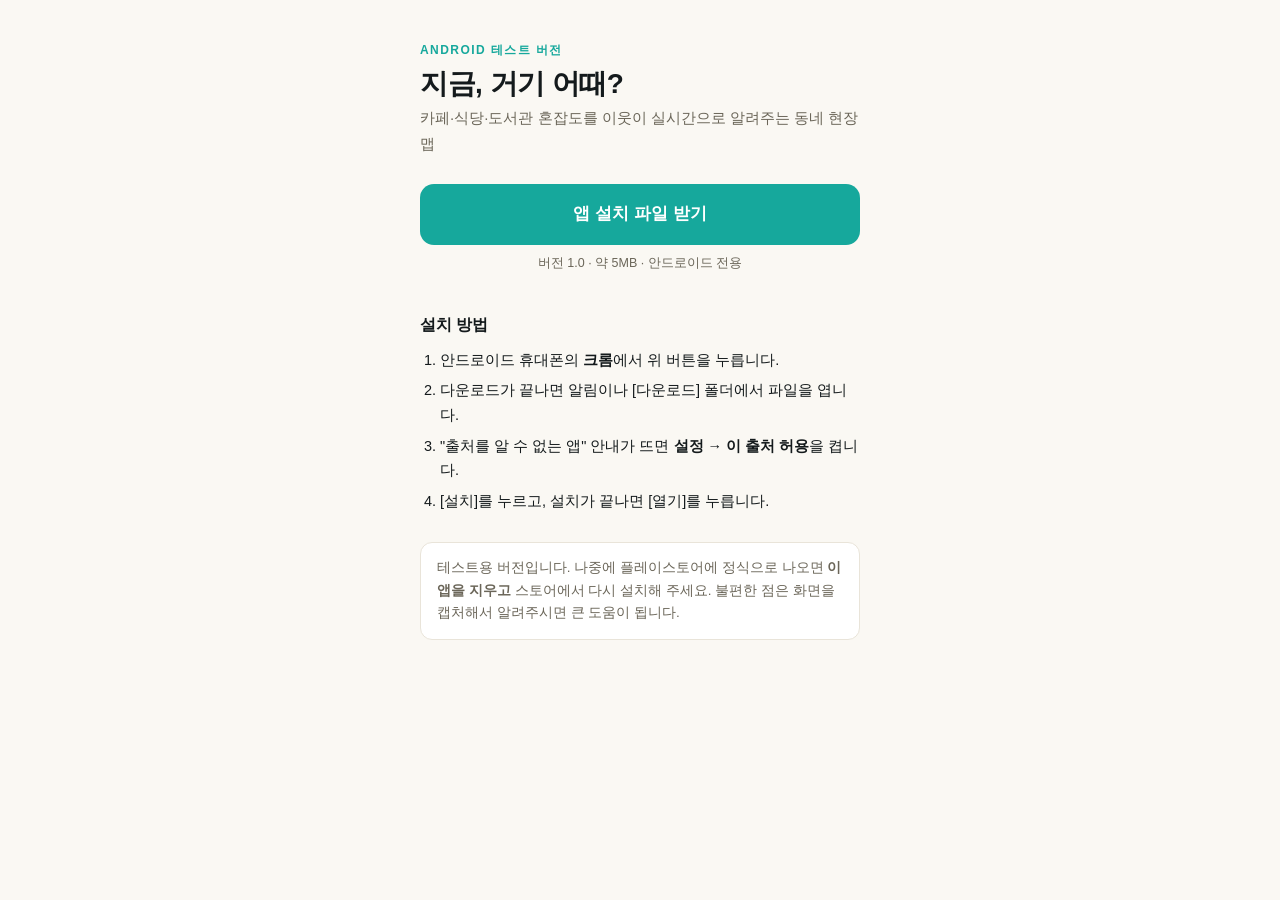
==== flowmap/test/index.html @ 456acf19 "지금, 거기 어때? 안드로이드 테스트 설치 페이지 Co-Authored-By: Claude Opus 5.5 <noreply@anthropic.com>" ====
<!doctype html>
<html lang="ko">
<head>
<meta charset="utf-8">
<meta name="viewport" content="width=device-width, initial-scale=1">
<meta name="robots" content="noindex, nofollow">
<meta name="theme-color" content="#16A89C">
<title>지금, 거기 어때? · 테스트 설치</title>
<style>
  :root{--bg:#faf8f3;--ink:#141a1c;--sub:#6b6659;--line:#e9e4d9;--brand:#16A89C}
  *{box-sizing:border-box}
  body{margin:0;background:var(--bg);color:var(--ink);font-family:-apple-system,"Apple SD Gothic Neo","Noto Sans KR",sans-serif;line-height:1.7}
  main{max-width:480px;margin:0 auto;padding:40px 20px 56px}
  .tag{font-size:12px;font-weight:700;letter-spacing:.12em;color:var(--brand)}
  h1{font-size:28px;line-height:1.25;margin:6px 0 4px;letter-spacing:-.5px}
  .lead{color:var(--sub);margin:0 0 28px;font-size:15px}
  .btn{display:block;text-align:center;background:var(--brand);color:#fff;text-decoration:none;font-weight:800;font-size:17px;padding:16px;border-radius:14px}
  .meta{text-align:center;color:var(--sub);font-size:12.5px;margin-top:8px}
  h2{font-size:16px;margin:36px 0 10px}
  ol{padding-left:20px;margin:0;font-size:14.5px}
  li{margin-bottom:6px}
  .note{margin-top:28px;padding:14px 16px;border:1px solid var(--line);border-radius:12px;background:#fff;font-size:13.5px;color:var(--sub)}
</style>
</head>
<body>
<main>
  <div class="tag">ANDROID 테스트 버전</div>
  <h1>지금, 거기 어때?</h1>
  <p class="lead">카페·식당·도서관 혼잡도를 이웃이 실시간으로 알려주는 동네 현장 맵</p>

  <a class="btn" href="geogi-eottae-test.apk" download>앱 설치 파일 받기</a>
  <p class="meta">버전 1.0 · 약 5MB · 안드로이드 전용</p>

  <h2>설치 방법</h2>
  <ol>
    <li>안드로이드 휴대폰의 <b>크롬</b>에서 위 버튼을 누릅니다.</li>
    <li>다운로드가 끝나면 알림이나 [다운로드] 폴더에서 파일을 엽니다.</li>
    <li>"출처를 알 수 없는 앱" 안내가 뜨면 <b>설정 → 이 출처 허용</b>을 켭니다.</li>
    <li>[설치]를 누르고, 설치가 끝나면 [열기]를 누릅니다.</li>
  </ol>

  <div class="note">
    테스트용 버전입니다. 나중에 플레이스토어에 정식으로 나오면 <b>이 앱을 지우고</b> 스토어에서 다시 설치해 주세요.
    불편한 점은 화면을 캡처해서 알려주시면 큰 도움이 됩니다.
  </div>
</main>
</body>
</html>
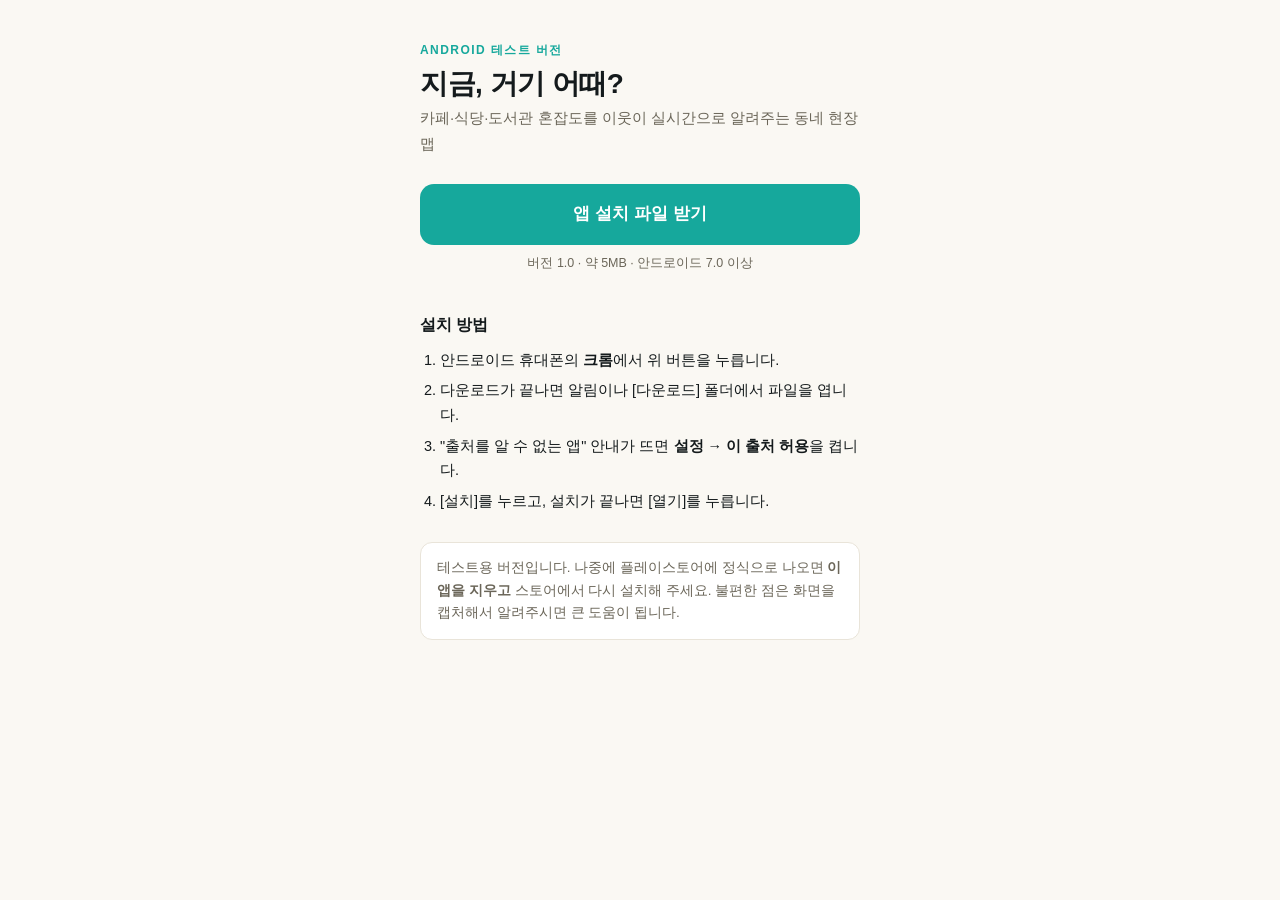
==== commit 26a0969f: "Replace flowmap test APK with the minSdk 24 build Co-Authored-By: Claude Opus 5.5 <noreply@anthropic" ====
--- a/flowmap/test/index.html
+++ b/flowmap/test/index.html
@@ -29,7 +29,7 @@
   <p class="lead">카페·식당·도서관 혼잡도를 이웃이 실시간으로 알려주는 동네 현장 맵</p>
 
   <a class="btn" href="geogi-eottae-test.apk" download>앱 설치 파일 받기</a>
-  <p class="meta">버전 1.0 · 약 5MB · 안드로이드 전용</p>
+  <p class="meta">버전 1.0 · 약 5MB · 안드로이드 7.0 이상</p>
 
   <h2>설치 방법</h2>
   <ol>
